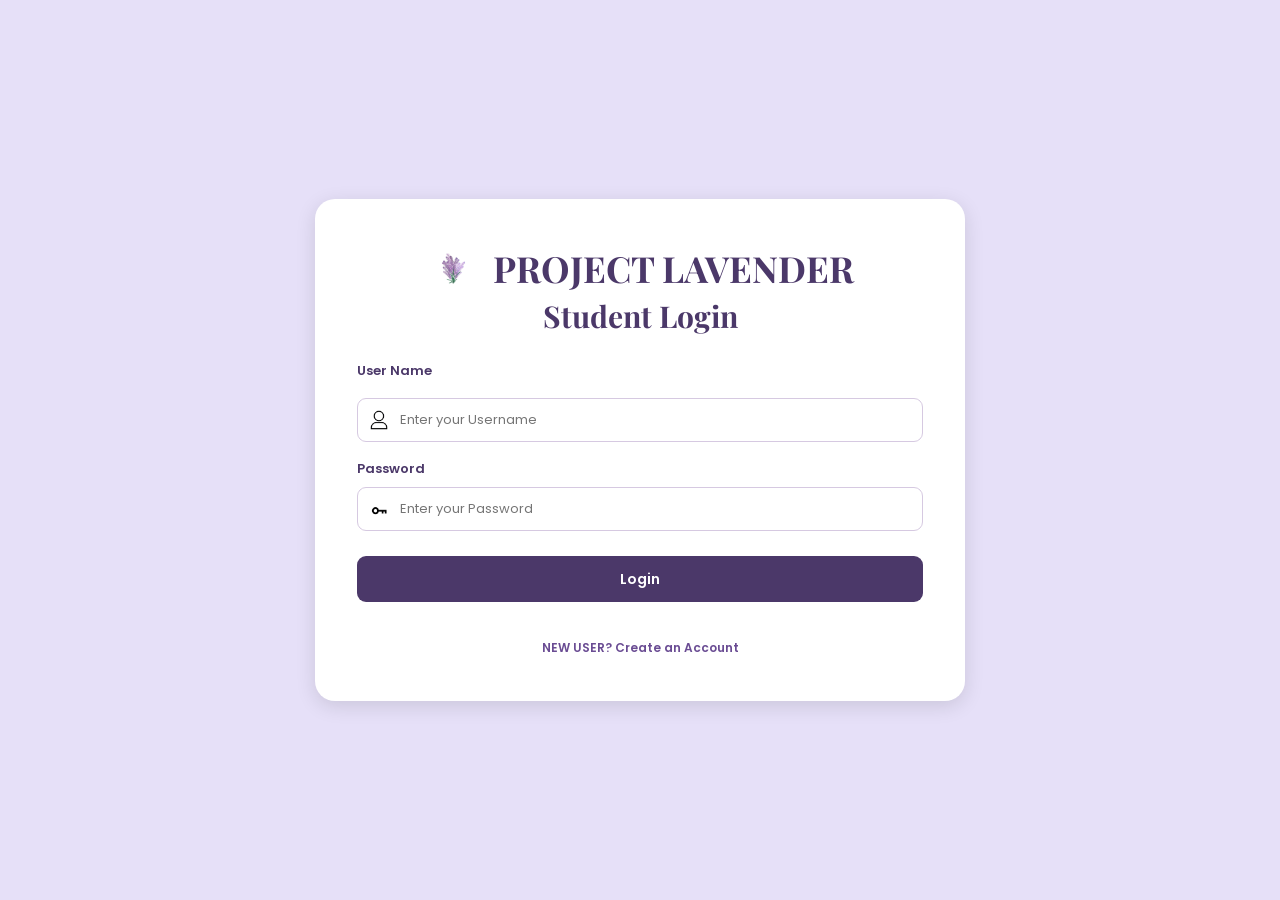
==== index.html @ 6bc5d858 "Add files via upload" ====
<!DOCTYPE html>
<html lang="en">

<head>
    <meta charset="UTF-8">
    <meta name="viewport" content="width=device-width, initial-scale=1.0">
    <meta name="theme-color" content="#E6E0F8">

    <title>Project Lavender - Student Login</title>

    <link href="https://fonts.googleapis.com/css2?family=Poppins:wght@400;500;600;700&family=Playfair+Display:wght@500;600;700&family=Cinzel:wght@500;600;700&display=swap" rel="stylesheet">

    <link rel="stylesheet" href="design.css">
</head>

<body class="welcome-body">

    <main class="welcome">

        <header class="welcome-header">

            <div class="welcome-title">
                <img src="flower lugo for user.png" alt="Project Lavender Logo">
                <h1>PROJECT LAVENDER</h1>
            </div>

            <p class="welcomeLogin-subtitle">
                Student Login
            </p>

        </header>

        <form id="welcomeForm" class="name-input">

           <label for="username">User Name</label>

<div class="input-box">
    <img src="Login design lugo.png" alt="">

    <input
        type="text"
        id="username"
        name="username"
        placeholder="Enter your Username"
        autocomplete="username"
        maxlength="100"
        required
    >
</div>

            <div class="input-group">

                <label for="password">Password</label>

                <div class="input-box input-box_2">
                    <img src="key login.png" alt="">

                    <input
                        type="password"
                        id="password"
                        name="password"
                        placeholder="Enter your Password"
                        autocomplete="current-password"
                        maxlength="100"
                        required
                    >
                </div>

            </div>

            <button type="submit" class="continue-btn">
                Login
            </button>

            <div class="createAccount">
                <a href="newAccount.html">
                    NEW USER? Create an Account
                </a>
            </div>

        </form>

    </main>

    <script src="main.js" defer></script>

</body>
</html>
---- design.css ----
*,
*::before,
*::after {
    box-sizing: border-box;
}

:root {
    --purple: #4B3869;
    --purple-light: #6A4C93;
    --lavender: #F4E3F6;
    --page: #F8F5FA;
    --text: #342A40;
    --muted: #81758E;
    --border: #E6DDED;
    --white: #FFFFFF;
}

body {
    margin: 0;
    color: var(--text);
    font-family: "Poppins", sans-serif;
    background: var(--page);
}

a {
    color: inherit;
}

.welcome-body {
    min-height: 100vh;
    display: grid;
    place-items: center;
    padding: 24px;
    background: #E6E0F8;
}

.welcome {
    width: min(650px, 100%);
    padding: clamp(24px, 5vw, 42px);
    text-align: center;
    background: var(--white);
    border-radius: 20px;
    box-shadow: 0 5px 20px rgba(0, 0, 0, .12);
}

.welcome-eyebrow {
    margin: 0 0 8px;
    color: var(--purple-light);
    font-size: 14px;
    letter-spacing: 2px;
}

.welcome-title {
    display: flex;
    align-items: center;
    justify-content: center;
    gap: 12px;
}

.welcome-title img {
    width: 55px;
    height: 55px;
    object-fit: contain;
}

.welcome-title h1 {
    margin: 0;
    color: var(--purple);
    font: 700 clamp(23px, 5vw, 36px)/1.2 "Playfair Display", serif;
}

.welcome-subtitle {
    margin: 14px 0 28px;
    color: var(--purple-light);
    font-size: 14px;
}

.name-input {
    display: flex;
    flex-direction: column;
    align-items: stretch;
    gap: 10px;
    text-align: left;
}

.name-input label,
.form-field label,
.status-form label {
    color: var(--purple);
    font-size: 13px;
    font-weight: 600;
}

.input-box {
    position: relative;
}

.input-box img {
    position: absolute;
    left: 12px;
    top: 50%;
    width: 20px;
    height: 20px;
    transform: translateY(-50%);
    object-fit: contain;
}

.input-box input,
.form-field input,
.form-field select,
.status-form input {
    width: 100%;
    min-height: 44px;
    padding: 11px 12px;
    border: 1px solid #D6C9E1;
    border-radius: 9px;
    background: white;
    color: var(--text);
    font: 13px "Poppins", sans-serif;
}

.input-box input {
    padding-left: 42px;
}

.continue-btn,
.primary-button,
.primary-link,
.secondary-button {
    display: inline-flex;
    align-items: center;
    justify-content: center;
    min-height: 42px;
    padding: 10px 18px;
    border: 0;
    border-radius: 9px;
    background: var(--purple);
    color: white;
    font: 600 13px "Poppins", sans-serif;
    text-decoration: none;
    cursor: pointer;
}

.continue-btn:hover,
.primary-button:hover,
.primary-link:hover {
    background: var(--purple-light);
}

.app-layout {
    display: grid;
    grid-template-columns: 220px minmax(0, 1fr);
    min-height: 100vh;
    max-width: 1440px;
    margin: 0 auto;
    background: var(--lavender);
}

.sidebar {
    display: flex;
    flex-direction: column;
    min-height: 100vh;
    padding: 28px 14px 16px;
    background: var(--purple);
    color: white;
}

.brand {
    display: flex;
    align-items: center;
    justify-content: flex-start;
    gap: 10px;

    position: relative;
    left: -20px;
    top: 0;

    margin: 4px 0 42px;
    padding: 0;
    width: 100%;

    color: white;
    text-decoration: none;
}


.brand img {
    position: relative;
    left: 17px;
    top: 0;


    width: 42px;
    height: 42px;
    object-fit: contain;
    flex-shrink: 0;
}

.brand span {
    display: flex;
    flex-direction: column;
    line-height: 1.3;
}


.brand small {
    font-family: "Cinzel", serif;
    font-size: 12px;
    font-weight: 600;
}

.brand strong {
    font-family: "Cinzel", serif;
    font-size: 15px;
    font-weight: 700;
}

.nav-menu {
    display: flex;
    flex-direction: column;
    gap: 5px;
}

.nav-menu a {
    display: flex;
    align-items: center;
    gap: 11px;
    min-height: 42px;
    padding: 9px 11px;
    border-radius: 8px;
    color: white;
    text-decoration: none;
    font-size: 13px;
}

.nav-menu a img {
    width: 20px;
    height: 20px;
    object-fit: contain;
    flex-shrink: 0;
}

.nav-menu a:hover,
.nav-menu a.active {
    background: var(--purple-light);
}

.student-account {
    display: flex;
    align-items: center;
    gap: 10px;
    margin-top: auto;
    padding: 18px 4px 4px;
    border-top: 1px solid rgba(255, 255, 255, .22);
    overflow-wrap: anywhere;
}

.student-avatar,
.profile-avatar {
    display: grid;
    place-items: center;
    width: 38px;
    height: 38px;
    border-radius: 50%;
    background: #E6E0F8;
    color: var(--purple);
    font-weight: 700;
    flex-shrink: 0;
}

.student-account span:last-child {
    display: flex;
    flex-direction: column;
    min-width: 0;
}

.student-account strong {
    font-size: 12px;
    overflow-wrap: anywhere;
}

.student-account small {
    color: #D8CCE8;
    font-size: 10px;
}

.main-area {
    display: flex;
    flex-direction: column;
    min-width: 0;
    background: var(--lavender);
}

.topbar {
    display: flex;
    justify-content: space-between;
    align-items: center;
    gap: 16px;
    min-height: 70px;
    padding: 16px 26px;
    background: white;
}

.topbar p {
    margin: 0;
    font-size: 12px;
}

.topbar p a {
    color: var(--purple-light);
}

.topbar-label {
    font-size: 11px;
    text-align: right;
}

.page-content {
    flex: 1;
    width: 100%;
    padding: 30px;
}

.page-heading {
    margin-bottom: 24px;
}

.page-heading h1 {
    margin: 0;
    color: var(--purple);
    font-size: clamp(22px, 3vw, 28px);
    font-weight: 600;
}

.page-heading p {
    margin: 7px 0 0;
    color: var(--muted);
    font-size: 13px;
}

.summary-grid {
    display: grid;
    grid-template-columns: repeat(2, minmax(0, 1fr));
    gap: 16px;
    margin-bottom: 22px;
}

.summary-card {
    display: flex;
    align-items: center;
    gap: 14px;
    min-width: 0;
    padding: 20px;
    border: 1px solid var(--border);
    border-radius: 12px;
    background: white;
}

.summary-card img {
    width: 36px;
    height: 36px;
    object-fit: contain;
}

.summary-card div {
    display: flex;
    flex-direction: column;
    gap: 4px;
}

.summary-card span,
.muted-label {
    color: var(--muted);
    font-size: 12px;
}

.summary-card strong {
    color: var(--purple);
    font-size: 23px;
}

.panel {
    padding: 24px;
    border: 1px solid var(--border);
    border-radius: 14px;
    background: white;
    box-shadow: 0 4px 14px rgba(75, 56, 105, .04);
}

.section-heading {
    display: flex;
    justify-content: space-between;
    align-items: center;
    gap: 16px;
    margin-bottom: 20px;
}

.section-heading h2 {
    margin: 0;
    color: var(--purple);
    font-size: 18px;
}

.section-heading p {
    margin: 5px 0 0;
    color: var(--muted);
    font-size: 12px;
}

.text-link {
    color: var(--purple-light);
    font-size: 12px;
    text-decoration: none;
    white-space: nowrap;
}

.table-wrap {
    width: 100%;
    overflow-x: auto;
}

table {
    width: 100%;
    border-collapse: collapse;
    text-align: left;
}

th,
td {
    padding: 13px 10px;
    border-bottom: 1px solid #F0EAF4;
    font-size: 12px;
}

th {
    background: #FAF7FC;
    color: var(--muted);
    font-weight: 600;
}

td {
    color: #5D5269;
}

.empty-state {
    padding: 24px 10px;
    color: var(--muted);
    text-align: center;
}

.primary-link {
    margin-top: 20px;
}

.order-form {
    display: grid;
    grid-template-columns: repeat(2, minmax(0, 1fr));
    gap: 20px;
}

.form-field {
    display: flex;
    flex-direction: column;
    gap: 8px;
    min-width: 0;
}

.full-width {
    grid-column: 1 / -1;
}

.form-field small {
    color: var(--muted);
    font-size: 11px;
}

.form-actions {
    display: flex;
    align-items: center;
    flex-wrap: wrap;
    gap: 14px;
}

#orderResult {
    margin: 0;
    font-size: 12px;
    font-weight: 600;
}

#orderResult.success {
    color: #28794D;
}

#orderResult.fail {
    color: #B42318;
}

.status-form {
    display: flex;
    flex-direction: column;
    gap: 9px;
    max-width: 620px;
}

.search-row {
    display: flex;
    align-items: stretch;
    gap: 10px;
}

.search-row input {
    flex: 1;
    min-width: 0;
}

.status-result {
    margin-top: 20px;
    padding: 15px;
    border-radius: 9px;
    background: #F5EFF9;
    color: var(--purple);
    font-size: 13px;
    overflow-wrap: anywhere;
}

.status-steps {
    display: grid;
    grid-template-columns: repeat(4, minmax(0, 1fr));
    gap: 12px;
    margin-top: 26px;
}

.status-step {
    text-align: center;
    color: var(--muted);
    font-size: 11px;
}

.status-step span {
    display: grid;
    place-items: center;
    width: 36px;
    height: 36px;
    margin: 0 auto 8px;
    border-radius: 50%;
    background: #E6E0F8;
    color: var(--purple);
    font-weight: 700;
}

.status-step p {
    margin: 0;
}

.profile-panel {
    display: flex;
    align-items: center;
    gap: 16px;
    flex-wrap: wrap;
}

.profile-avatar {
    width: 56px;
    height: 56px;
    font-size: 20px;
}

.profile-panel h2 {
    margin: 4px 0 0;
    color: var(--purple);
    font-size: 20px;
}

.secondary-button {
    margin-left: auto;
    background: #EEE6F5;
    color: var(--purple);
}

.page-footer {
    padding: 16px 24px;
    background: white;
    color: var(--muted);
    text-align: center;
    font-size: 11px;
}

@media (max-width: 850px) {
    .app-layout {
        grid-template-columns: 190px minmax(0, 1fr);
    }

    .sidebar {
        padding-inline: 10px;
    }

    .brand strong {
        font-size: 15px;
    }

    .page-content {
        padding: 22px;
    }

    .topbar {
        padding-inline: 20px;
    }

    .topbar-label {
        max-width: 48%;
    }
}

@media (max-width: 620px) {
    .app-layout {
        grid-template-columns: 68px minmax(0, 1fr);
    }

    .sidebar {
        padding: 18px 7px 12px;
    }

    .brand {
        margin-bottom: 32px;
    }

    .brand img {
        width: 42px;
        height: 42px;
    }

    .brand span,
    .student-account span:last-child {
        display: none;
    }

    .nav-menu a {
        justify-content: center;
        padding: 10px 5px;
        font-size: 0;
    }

    .nav-menu a img {
        width: 22px;
        height: 22px;
    }

    .student-account {
        justify-content: center;
        padding-inline: 0;
    }

    .student-avatar {
        width: 34px;
        height: 34px;
    }

    .topbar {
        align-items: flex-start;
        flex-direction: column;
        gap: 6px;
        padding: 14px;
    }

    .topbar-label {
        max-width: none;
        text-align: left;
    }

    .page-content {
        padding: 16px 12px;
    }

    .panel {
        padding: 16px;
    }

    .summary-grid,
    .order-form {
        grid-template-columns: minmax(0, 1fr);
    }

    .full-width {
        grid-column: auto;
    }

    .section-heading {
        align-items: flex-start;
        flex-direction: column;
    }

    .search-row {
        flex-direction: column;
    }

    .status-steps {
        grid-template-columns: repeat(2, minmax(0, 1fr));
    }

    .form-actions {
        align-items: flex-start;
        flex-direction: column;
    }

    .secondary-button {
        margin-left: 0;
    }
}


.delete-selected-btn {
    margin-top: 15px;
    padding: 10px 18px;
    background: #dc3545;
    color: white;
    border: none;
    border-radius: 8px;
    font-family: "Poppins", sans-serif;
    font-size: 13px;
    cursor: pointer;
}

.delete-selected-btn:hover {
    background: #b02a37;
}

.select-order {
    cursor: pointer;
}



.table-actions {
    display: flex;
    justify-content: flex-end;
    margin-top: 15px;
}

.delete-selected-btn {
    padding: 10px 18px;
    background: #dc3545;
    color: white;
    border: none;
    border-radius: 8px;
    font-family: "Poppins", sans-serif;
    font-size: 13px;
    cursor: pointer;
}

.delete-selected-btn:hover {
    background: #b02a37;
}













.welcome-header {
    margin-bottom: 25px;
}

.welcomeLogin-subtitle {
    margin: 12px 0 25px;
    color: var(--purple-light);
    font-size: 20px;
}

.input-group {
    display: flex;
    flex-direction: column;
    gap: 8px;
}

.createAccount {
    margin-top: 15px;
    text-align: center;
}

.createAccount a {
    color: var(--purple-light);
    font-size: 12px;
    font-weight: 600;
    text-decoration: none;
}

.createAccount a:hover {
    color: var(--purple);
    text-decoration: underline;
}

























.welcome-header {
    margin-bottom: 25px;
}

.welcomeLogin-subtitle {
    margin: 0;
    color: var(--purple);
    font-family: "Playfair Display", serif;
    font-size: clamp(23px, 4vw, 30px);
    font-weight: 700;
}

.name-input {
    display: flex;
    flex-direction: column;
    gap: 17px;
    width: 100%;
    text-align: left;
}

.Register_input-group,
.Register_input-password,
.Register_input_confirmPassword {
    display: flex;
    flex-direction: column;
    gap: 7px;
    width: 100%;
}

.Register_input-group label,
.Register_input-password label,
.Register_input_confirmPassword label {
    color: var(--purple);
    font-size: 13px;
    font-weight: 600;
}

.Register_input-box,
.Password,
.ConfirmPassword {
    width: 100%;
}

.Register_input-box input,
.Password input,
.ConfirmPassword input {
    display: block;
    width: 100%;
    min-height: 46px;
    padding: 12px 14px;
    border: 1px solid var(--border);
    border-radius: 9px;
    outline: none;
    background: #FFFFFF;
    color: var(--text);
    font-family: "Poppins", sans-serif;
    font-size: 13px;
    transition: border-color 0.2s, box-shadow 0.2s;
}

.Register_input-box input::placeholder,
.Password input::placeholder,
.ConfirmPassword input::placeholder {
    color: #A69BAC;
}

.Register_input-box input:focus,
.Password input:focus,
.ConfirmPassword input:focus {
    border-color: var(--purple-light);
    box-shadow: 0 0 0 3px rgba(106, 76, 147, 0.12);
}

.name-input .continue-btn {
    width: 100%;
    min-height: 46px;
    margin-top: 8px;
    border-radius: 9px;
    background: var(--purple);
    color: white;
    font-family: "Poppins", sans-serif;
    font-size: 14px;
    font-weight: 600;
    transition: background 0.2s, transform 0.2s;
}

.name-input .continue-btn:hover {
    background: var(--purple-light);
}

.name-input .continue-btn:active {
    transform: scale(0.98);
}

/* ==============================
   REGISTRATION RESPONSIVENESS
============================== */

@media (max-width: 620px) {
    .welcome-body {
        padding: 16px;
    }

    .welcome {
        width: 100%;
        padding: 25px 20px;
        border-radius: 16px;
    }

    .welcome-header {
        margin-bottom: 22px;
    }

    .name-input {
        gap: 15px;
    }

    .Register_input-box input,
    .Password input,
    .ConfirmPassword input {
        min-height: 44px;
        font-size: 13px;
    }
}









.profile-details {
    display: flex;
    flex-direction: column;
    gap: 4px;
    min-width: 0;
}

.profile-details h2 {
    overflow-wrap: anywhere;
}

@media (max-width: 620px) {
    .profile-panel {
        align-items: flex-start;
        flex-direction: column;
    }

    .profile-panel .secondary-button {
        width: 100%;
    }
}

















.profile-container {
    width: 100%;
    max-width: 600px;
    margin: 0 auto;
}

.profile-header {
    display: flex;
    flex-direction: column;
    align-items: center;
    text-align: center;
    padding: 20px 0 25px;
    border-bottom: 1px solid #E6DDED;
}

.profile-header .profile-avatar {
    width: 95px;
    height: 95px;
    display: flex;
    align-items: center;
    justify-content: center;
    margin-bottom: 15px;
    background: #4B3869;
    color: white;
    border-radius: 50%;
    font-size: 36px;
    font-weight: 700;
}

.profile-header h2 {
    margin: 5px 0;
    color: #342A40;
    font-size: 21px;
}

.profile-header p {
    margin: 0;
    color: #81758E;
    font-size: 13px;
}

.profile-container .profile-details {
    display: flex;
    flex-direction: column;
    gap: 15px;
    margin: 25px 0;
}

.profile-info {
    padding: 16px 18px;
    background: #F8F5FA;
    border: 1px solid #E6DDED;
    border-radius: 10px;
}

.profile-info > span:first-child {
    color: #81758E;
    font-size: 12px;
    font-weight: 500;
}

.profile-info p {
    margin: 7px 0 0;
    color: #342A40;
    font-size: 15px;
    font-weight: 600;
}

.account-status {
    display: flex;
    align-items: center;
    gap: 8px;
}

.status-dot {
    width: 9px;
    height: 9px;
    display: inline-block;
    background: #999;
    border-radius: 50%;
}

.status-dot.online {
    background: #22A06B;
}

.profile-container #changeName {
    width: 100%;
    margin-top: 5px;
}

@media (max-width: 600px) {
    .profile-container {
        max-width: 100%;
    }

    .profile-header .profile-avatar {
        width: 80px;
        height: 80px;
        font-size: 30px;
    }
}


















#back-button {
    display: block;
    margin-right: auto;
    margin-left: 0;

    background-color: #4B3869;
    color: white;
    padding: 10px 25px;
    border: none;
    border-radius: 8px;
    font-family: 'Poppins', sans-serif;
    font-size: 14px;
    font-weight: 600;
    cursor: pointer;
}

#back-button:hover {
    background-color: #6A4C93;
}








/* NOTIFICATION SYSTEM */

.topbar-right {
    display: flex;
    align-items: center;
    justify-content: flex-end;
    gap: 20px;
    min-width: 0;
}

.notification-container {
    position: relative;
    flex-shrink: 0;
}

.notification-btn {
    position: relative;
    display: grid;
    place-items: center;
    width: 42px;
    height: 42px;
    border: 1px solid var(--border);
    border-radius: 50%;
    background: white;
    color: var(--purple);
    font-size: 19px;
    cursor: pointer;
    transition: background .2s, transform .2s;
}

.notification-btn:hover {
    background: var(--lavender);
    transform: translateY(-2px);
}

.notification-count {
    position: absolute;
    top: -5px;
    right: -5px;
    display: grid;
    place-items: center;
    min-width: 19px;
    height: 19px;
    padding: 0 5px;
    border: 2px solid white;
    border-radius: 20px;
    background: #D94363;
    color: white;
    font-size: 10px;
    font-weight: 700;
}

.notification-panel {
    position: absolute;
    top: 55px;
    right: 0;
    z-index: 1000;
    width: min(360px, calc(100vw - 30px));
    max-height: 440px;
    overflow: hidden;
    border: 1px solid var(--border);
    border-radius: 14px;
    background: white;
    box-shadow: 0 8px 30px rgba(52, 42, 64, .16);
}

.notification-panel[hidden] {
    display: none;
}

.notification-header {
    display: flex;
    align-items: center;
    justify-content: space-between;
    gap: 10px;
    padding: 18px;
    border-bottom: 1px solid var(--border);
}

.notification-header h3 {
    margin: 0;
    color: var(--purple);
    font-size: 16px;
}

.notification-header p {
    margin: 4px 0 0;
    color: var(--muted);
    font-size: 11px;
}

.mark-all-read {
    padding: 6px 9px;
    border: 0;
    border-radius: 6px;
    background: var(--lavender);
    color: var(--purple);
    font-family: inherit;
    font-size: 10px;
    font-weight: 600;
    cursor: pointer;
}

.mark-all-read:hover {
    background: #E6D8F0;
}

.notification-list {
    max-height: 310px;
    overflow-y: auto;
}

.notification-item {
    display: flex;
    align-items: flex-start;
    gap: 11px;
    width: 100%;
    padding: 15px 17px;
    border: 0;
    border-bottom: 1px solid #F1EDF4;
    background: white;
    text-align: left;
    cursor: pointer;
    transition: background .2s;
}

.notification-item:hover {
    background: #FAF7FC;
}

.notification-item.unread {
    background: #F8F3FC;
}

.notification-item.unread:hover {
    background: #F0E8F8;
}

.notification-indicator {
    width: 9px;
    height: 9px;
    margin-top: 5px;
    flex-shrink: 0;
    border-radius: 50%;
    background: #9B7BC2;
}

.notification-item.read .notification-indicator {
    background: #D8D0DF;
}

.notification-content {
    display: flex;
    flex-direction: column;
    gap: 5px;
    min-width: 0;
}

.notification-content p {
    margin: 0;
    color: var(--text);
    font-size: 12px;
    line-height: 1.5;
    overflow-wrap: anywhere;
}

.notification-item.read .notification-content p {
    color: var(--muted);
}

.notification-content small {
    color: var(--muted);
    font-size: 10px;
}

.notification-empty {
    display: flex;
    flex-direction: column;
    align-items: center;
    padding: 35px 15px;
    text-align: center;
}

.notification-empty span {
    margin-bottom: 10px;
    font-size: 30px;
}

.notification-empty strong {
    color: var(--purple);
    font-size: 13px;
}

.notification-empty p {
    margin: 5px 0 0;
    color: var(--muted);
    font-size: 11px;
}

.notification-footer {
    padding: 11px;
    border-top: 1px solid var(--border);
    color: var(--muted);
    text-align: center;
    font-size: 10px;
}

.mark-all-read:disabled {
    opacity: .5;
    cursor: not-allowed;
}

@media (max-width: 620px) {
    .topbar-right {
        width: 100%;
        justify-content: space-between;
    }

    .notification-panel {
        right: 0;
    }
}




.logout-button {
    display: flex;
    align-items: center;
    justify-content: center;
    gap: 9px;
    width: 100%;
    max-width: 250px;
    margin: 25px auto 10px;
    padding: 13px 20px;
    border: 1px solid #E5BFC5;
    border-radius: 10px;
    background: #FFF1F2;
    color: #B42336;
    font-family: "Poppins", sans-serif;
    font-size: 14px;
    font-weight: 600;
    cursor: pointer;
    transition: .2s ease;
}

.logout-button span {
    font-size: 18px;
}

.logout-button:hover {
    background: #FCE1E5;
    border-color: #D98A98;
    transform: translateY(-2px);
}
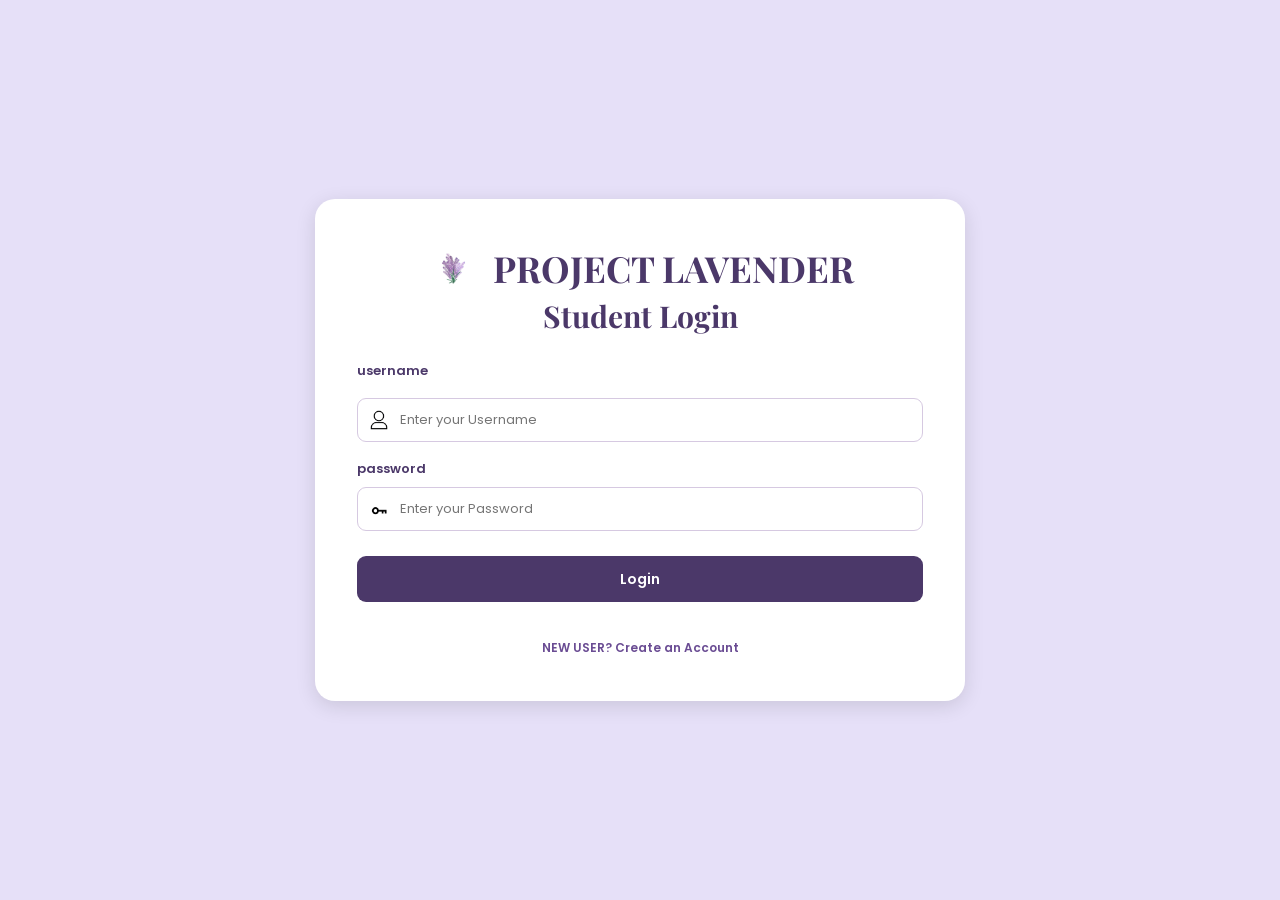
==== commit d93fcb20: "Change username and password labels to lowercase Updated labels for username and password fields to " ====
--- a/index.html
+++ b/index.html
@@ -32,7 +32,7 @@
 
         <form id="welcomeForm" class="name-input">
 
-           <label for="username">User Name</label>
+           <label for="username">username</label>
 
 <div class="input-box">
     <img src="Login design lugo.png" alt="">
@@ -50,7 +50,7 @@
 
             <div class="input-group">
 
-                <label for="password">Password</label>
+                <label for="password">password</label>
 
                 <div class="input-box input-box_2">
                     <img src="key login.png" alt="">
@@ -85,4 +85,4 @@
     <script src="main.js" defer></script>
 
 </body>
-</html>+</html>
